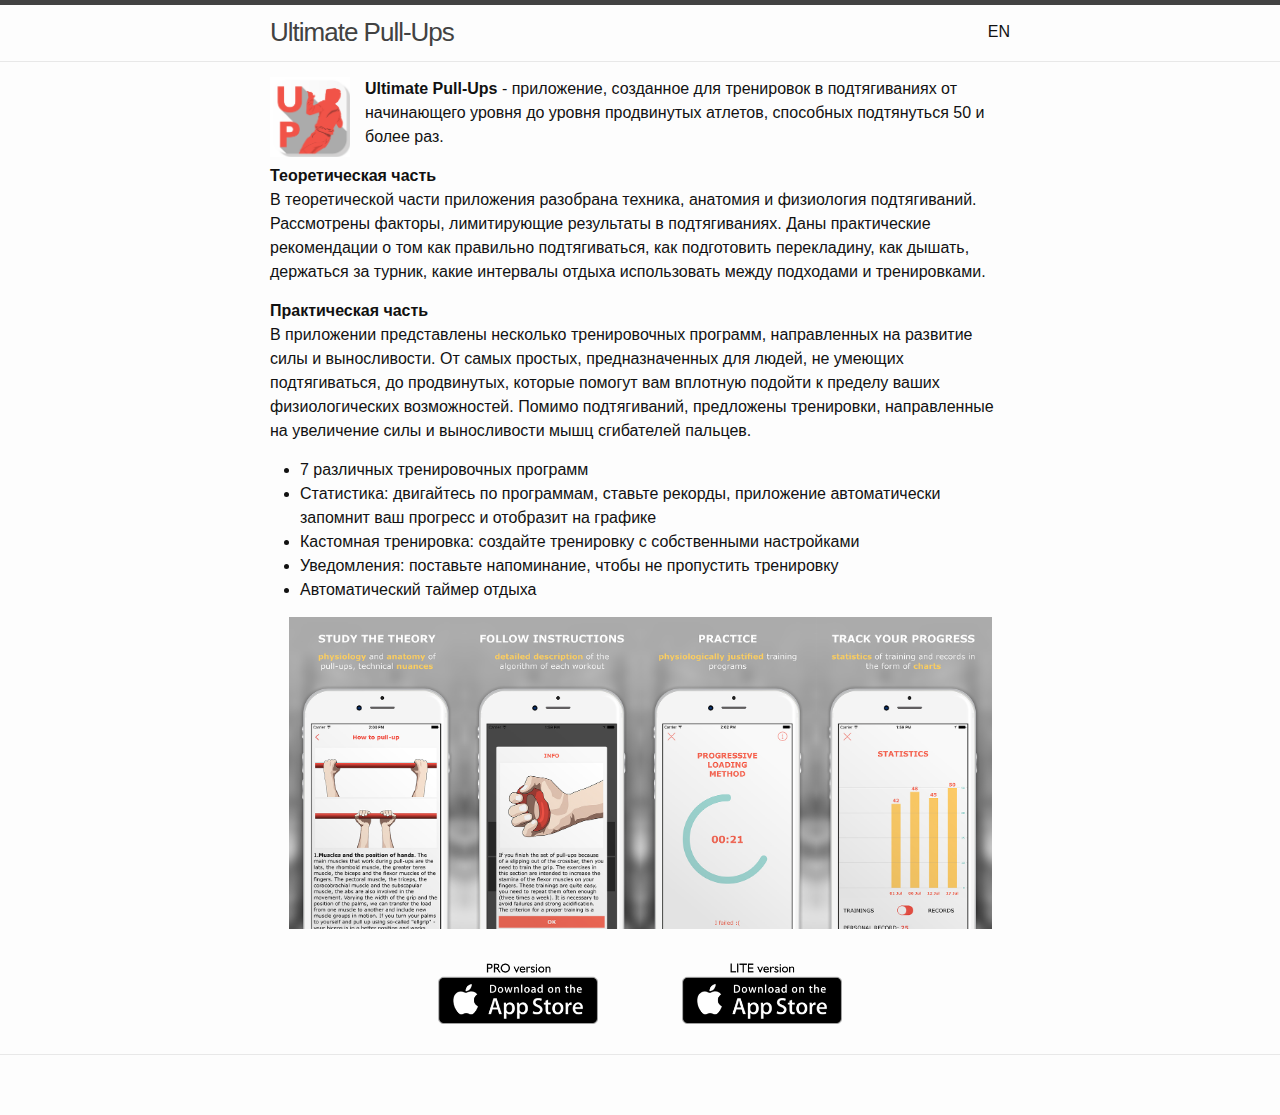
==== index.html @ ab688263 "first commit" ====
<!DOCTYPE html>
<html lang="ru">

  <head>
  <meta charset="utf-8">
  <meta http-equiv="X-UA-Compatible" content="IE=edge">
  <meta name="viewport" content="width=device-width, initial-scale=1">

  <title>Ultimate Pull-Ups.</title>
  <meta name="description" content="!!!!!!!!!!!!!!!!!!!!!">

  <link rel="stylesheet" type="text/css" href="main.css">
  <link rel="canonical" href="http://localhost:4000/">
  <link rel="alternate" type="application/rss+xml" title="Thai Driver License" href="/feed.xml">
  
  
</head>


<body>
	<header class="site-header" role="banner">
    	<div class="wrapper">
     	 	<div class="site-title">Ultimate Pull-Ups</div>
              <nav class="site-nav">
        <input type="checkbox" id="nav-trigger" class="nav-trigger" />
        <label for="nav-trigger">
          <span class="menu-icon">
            <svg viewBox="0 0 18 15" width="18px" height="15px">
              <path fill="#424242" d="M18,1.484c0,0.82-0.665,1.484-1.484,1.484H1.484C0.665,2.969,0,2.304,0,1.484l0,0C0,0.665,0.665,0,1.484,0 h15.031C17.335,0,18,0.665,18,1.484L18,1.484z"/>
              <path fill="#424242" d="M18,7.516C18,8.335,17.335,9,16.516,9H1.484C0.665,9,0,8.335,0,7.516l0,0c0-0.82,0.665-1.484,1.484-1.484 h15.031C17.335,6.031,18,6.696,18,7.516L18,7.516z"/>
              <path fill="#424242" d="M18,13.516C18,14.335,17.335,15,16.516,15H1.484C0.665,15,0,14.335,0,13.516l0,0 c0-0.82,0.665-1.484,1.484-1.484h15.031C17.335,12.031,18,12.696,18,13.516L18,13.516z"/>
            </svg>
          </span>
        </label>

        <div class="trigger">
            <a class="page-link" href="en.html">EN</a> 
        </div>
      </nav>
  		</div>
  </header>


    <main class="page-content" aria-label="Content">
      <div class="wrapper">
        <article class="post" itemscope itemtype="http://schema.org/BlogPosting">

<div class="post-content" itemprop="articleBody">

<p><img src="assets/icon.png" alt="App icon" class="myicon" align="middle" /><strong>Ultimate Pull-Ups</strong> - приложение, созданное для тренировок в подтягиваниях от начинающего уровня до уровня продвинутых атлетов, способных подтянуться 50 и более раз.  </p>
<p><strong>Теоретическая часть</strong><br>
В теоретической части приложения разобрана техника, анатомия и физиология подтягиваний. Рассмотрены факторы, лимитирующие результаты в подтягиваниях. Даны практические рекомендации о том как правильно подтягиваться, как подготовить перекладину, как дышать, держаться за турник, какие интервалы отдыха использовать между подходами и тренировками.</p> 
<p><strong>Практическая часть</strong><br>
В приложении представлены несколько тренировочных программ, направленных на развитие силы и выносливости. От самых простых, предназначенных для людей, не умеющих подтягиваться, до продвинутых, которые помогут вам вплотную подойти к пределу ваших физиологических возможностей. Помимо подтягиваний, предложены тренировки, направленные на увеличение силы и выносливости мышц сгибателей пальцев.</p> 
<p>
	<ul>
		<li>7 различных тренировочных программ</li>
		<li>Статистика: двигайтесь по программам, ставьте рекорды, приложение автоматически запомнит ваш прогресс и отобразит на графике</li>
		<li>Кастомная тренировка: создайте тренировку с собственными настройками</li>
		<li>Уведомления: поставьте напоминание, чтобы не пропустить тренировку </li>
		<li>Автоматический таймер отдыха</li>
	</ul>
</p>
<p><img src="assets/screen.jpg" alt="App screens" class="mybigimg" /></p>


<div align="center">
  
  <a href="https://itunes.apple.com/ru/app/ultimate-pull-ups/id1255513253?mt=8"><img class="mybadge" alt="Download on the App Store: PRO Version" src="assets/pro.png"/></a>
  <a href="https://itunes.apple.com/ru/app/ultimate-pull-ups-lite/id1226376811?mt=8"><img class="mybadge" alt="Download on the App Store: LITE Version" src="assets/lite.png"/></a>

</div>



  </div>

  
</article>

      </div>
    </main>

    <footer class="site-footer">

</footer>


  </body>

</html>
---- main.css ----
/**
 * Reset some basic elements
 */
body, h1, h2, h3, h4, h5, h6,
p, blockquote, pre, hr,
dl, dd, ol, ul, figure {
  margin: 0;
  padding: 0; }

/**
 * Basic styling
 */
body {
  font: 400 16px/1.5 "Helvetica Neue", Helvetica, Arial, sans-serif;
  color: #111;
  background-color: #fdfdfd;
  -webkit-text-size-adjust: 100%;
  -webkit-font-feature-settings: "kern" 1;
  -moz-font-feature-settings: "kern" 1;
  -o-font-feature-settings: "kern" 1;
  font-feature-settings: "kern" 1;
  font-kerning: normal; }

/**
 * Set `margin-bottom` to maintain vertical rhythm
 */
h1, h2, h3, h4, h5, h6,
p, blockquote, pre,
ul, ol, dl, figure,
.highlight {
  margin-bottom: 15px; }


/**
 * Images
 */
img {
  max-width: 100%;
  vertical-align: middle; }

.myicon {
  float: left;
  display: block;
  margin-left: auto;
  margin-right: auto;
  height: 80px;
  width: 80px;
  margin-right: 15px;
}

.mybigimg {
  margin-top: 15px;
  width: 95%;
  height: auto;
  display: block;
  margin-left: auto;
  margin-right: auto;
}

.mybadge {
  height: 65px;
  margin-left: 40px;
  margin-right: 40px;
  margin-top: 15px;
}



/**
 * Figures
 */
figure > img {
  display: block; }

figcaption {
  font-size: 14px; }

/**
 * Lists
 */
ul, ol {
  margin-left: 30px; }

li > ul,
li > ol {
  margin-bottom: 0; }

/**
 * Headings
 */
h1, h2, h3, h4, h5, h6 {
  font-weight: 400; }

/**
 * Links
 */
a {
  color: #2a7ae2;
  text-decoration: none; }
  a:visited {
    color: #1756a9; }
  a:hover {
    color: #111;
    text-decoration: underline; }
  .social-media-list a:hover {
    text-decoration: none; }
    .social-media-list a:hover .username {
      text-decoration: underline; }

/**
 * Blockquotes
 */
blockquote {
  color: #828282;
  border-left: 4px solid #e8e8e8;
  padding-left: 15px;
  font-size: 18px;
  letter-spacing: -1px;
  font-style: italic; }
  blockquote > :last-child {
    margin-bottom: 0; }

/**
 * Code formatting
 */
pre,
code {
  font-size: 15px;
  border: 1px solid #e8e8e8;
  border-radius: 3px;
  background-color: #eef; }

code {
  padding: 1px 5px; }

pre {
  padding: 8px 12px;
  overflow-x: auto; }
  pre > code {
    border: 0;
    padding-right: 0;
    padding-left: 0; }

/**
 * Wrapper
 */
.wrapper {
  max-width: -webkit-calc(800px - (30px * 2));
  max-width: calc(800px - (30px * 2));
  margin-right: auto;
  margin-left: auto;
  padding-right: 30px;
  padding-left: 30px; }
  @media screen and (max-width: 800px) {
    .wrapper {
      max-width: -webkit-calc(800px - (30px));
      max-width: calc(800px - (30px));
      padding-right: 15px;
      padding-left: 15px; } }

/**
 * Clearfix
 */
.wrapper:after, .footer-col-wrapper:after {
  content: "";
  display: table;
  clear: both; }

/**
 * Icons
 */
.icon > svg {
  display: inline-block;
  vertical-align: middle; }
  .icon > svg path {
    fill: #828282; }

.social-media-list .icon {
  padding-right: 5px; }
.social-media-list li + li {
  padding-top: 5px; }

/**
 * Site header
 */
.site-header {
  border-top: 5px solid #424242;
  border-bottom: 1px solid #e8e8e8;
  min-height: 55.95px;
  position: relative; }

.site-title {
  font-size: 26px;
  font-weight: 300;
  line-height: 54px;
  letter-spacing: -1px;
  margin-bottom: 0;
  float: left; }
  .site-title, .site-title:visited {
    color: #424242; }

.site-nav {
  float: right;
  line-height: 54px; }
  .site-nav .nav-trigger {
    display: none; }
  .site-nav .menu-icon {
    display: none; }
  .site-nav .page-link {
    color: #111;
    line-height: 1.5; }
    .site-nav .page-link:not(:last-child) {
      margin-right: 20px; }
  @media screen and (max-width: 600px) {
    .site-nav {
      position: absolute;
      top: 9px;
      right: 15px;
      background-color: #fdfdfd;
      border: 1px solid #e8e8e8;
      border-radius: 5px;
      text-align: right; }
      .site-nav label[for="nav-trigger"] {
        display: block;
        float: right;
        width: 36px;
        height: 36px;
        z-index: 2;
        cursor: pointer; }
      .site-nav .menu-icon {
        display: block;
        float: right;
        width: 36px;
        height: 26px;
        line-height: 0;
        padding-top: 10px;
        text-align: center; }
        .site-nav .menu-icon > svg path {
          fill: #424242; }
      .site-nav input ~ .trigger {
        clear: both;
        display: none; }
      .site-nav input:checked ~ .trigger {
        display: block;
        padding-bottom: 5px; }
      .site-nav .page-link {
        display: block;
        padding: 5px 10px;
        margin-left: 20px; }
        .site-nav .page-link:not(:last-child) {
          margin-right: 0; } }

/**
 * Site footer
 */
.site-footer {
  border-top: 1px solid #e8e8e8;
  padding: 30px 0; }

.footer-heading {
  font-size: 18px;
  margin-bottom: 15px; }

.contact-list,
.social-media-list {
  list-style: none;
  margin-left: 0; }

.footer-col-wrapper {
  font-size: 15px;
  color: #828282;
  margin-left: -15px; }

.footer-col {
  float: left;
  margin-bottom: 15px;
  padding-left: 15px; }

.footer-col-1 {
  width: -webkit-calc(35% - (30px / 2));
  width: calc(35% - (30px / 2)); }

.footer-col-2 {
  width: -webkit-calc(20% - (30px / 2));
  width: calc(20% - (30px / 2)); }

.footer-col-3 {
  width: -webkit-calc(45% - (30px / 2));
  width: calc(45% - (30px / 2)); }

@media screen and (max-width: 800px) {
  .footer-col-1,
  .footer-col-2 {
    width: -webkit-calc(50% - (30px / 2));
    width: calc(50% - (30px / 2)); }

  .footer-col-3 {
    width: -webkit-calc(100% - (30px / 2));
    width: calc(100% - (30px / 2)); } }
@media screen and (max-width: 600px) {
  .footer-col {
    float: none;
    width: -webkit-calc(100% - (30px / 2));
    width: calc(100% - (30px / 2)); } }
/**
 * Page content
 */
.page-content {
  padding-top: 15px;
  padding-bottom: 5px 0;
}

.page-heading {
  font-size: 20px; }

.post-list {
  margin-left: 0;
  list-style: none; }
  .post-list > li {
    margin-bottom: 30px; }

.post-meta {
  font-size: 14px;
  color: #828282; }

.post-link {
  display: block;
  font-size: 24px; }

/**
 * Posts
 */
.post-header {
  margin-bottom: 30px; }

.post-title {
  font-size: 42px;
  letter-spacing: -1px;
  line-height: 1; }
  @media screen and (max-width: 800px) {
    .post-title {
      font-size: 36px; } }

.post-content {
  margin-bottom: 30px; }
  .post-content h2 {
    font-size: 32px; }
    @media screen and (max-width: 800px) {
      .post-content h2 {
        font-size: 28px; } }
  .post-content h3 {
    font-size: 26px; }
    @media screen and (max-width: 800px) {
      .post-content h3 {
        font-size: 22px; } }
  .post-content h4 {
    font-size: 20px; }
    @media screen and (max-width: 800px) {
      .post-content h4 {
        font-size: 18px; } }

/**
 * Syntax highlighting styles
 */
.highlight {
  background: #fff; }
  .highlighter-rouge .highlight {
    background: #eef; }
  .highlight .c {
    color: #998;
    font-style: italic; }
  .highlight .err {
    color: #a61717;
    background-color: #e3d2d2; }
  .highlight .k {
    font-weight: bold; }
  .highlight .o {
    font-weight: bold; }
  .highlight .cm {
    color: #998;
    font-style: italic; }
  .highlight .cp {
    color: #999;
    font-weight: bold; }
  .highlight .c1 {
    color: #998;
    font-style: italic; }
  .highlight .cs {
    color: #999;
    font-weight: bold;
    font-style: italic; }
  .highlight .gd {
    color: #000;
    background-color: #fdd; }
  .highlight .gd .x {
    color: #000;
    background-color: #faa; }
  .highlight .ge {
    font-style: italic; }
  .highlight .gr {
    color: #a00; }
  .highlight .gh {
    color: #999; }
  .highlight .gi {
    color: #000;
    background-color: #dfd; }
  .highlight .gi .x {
    color: #000;
    background-color: #afa; }
  .highlight .go {
    color: #888; }
  .highlight .gp {
    color: #555; }
  .highlight .gs {
    font-weight: bold; }
  .highlight .gu {
    color: #aaa; }
  .highlight .gt {
    color: #a00; }
  .highlight .kc {
    font-weight: bold; }
  .highlight .kd {
    font-weight: bold; }
  .highlight .kp {
    font-weight: bold; }
  .highlight .kr {
    font-weight: bold; }
  .highlight .kt {
    color: #458;
    font-weight: bold; }
  .highlight .m {
    color: #099; }
  .highlight .s {
    color: #d14; }
  .highlight .na {
    color: #008080; }
  .highlight .nb {
    color: #0086B3; }
  .highlight .nc {
    color: #458;
    font-weight: bold; }
  .highlight .no {
    color: #008080; }
  .highlight .ni {
    color: #800080; }
  .highlight .ne {
    color: #900;
    font-weight: bold; }
  .highlight .nf {
    color: #900;
    font-weight: bold; }
  .highlight .nn {
    color: #555; }
  .highlight .nt {
    color: #000080; }
  .highlight .nv {
    color: #008080; }
  .highlight .ow {
    font-weight: bold; }
  .highlight .w {
    color: #bbb; }
  .highlight .mf {
    color: #099; }
  .highlight .mh {
    color: #099; }
  .highlight .mi {
    color: #099; }
  .highlight .mo {
    color: #099; }
  .highlight .sb {
    color: #d14; }
  .highlight .sc {
    color: #d14; }
  .highlight .sd {
    color: #d14; }
  .highlight .s2 {
    color: #d14; }
  .highlight .se {
    color: #d14; }
  .highlight .sh {
    color: #d14; }
  .highlight .si {
    color: #d14; }
  .highlight .sx {
    color: #d14; }
  .highlight .sr {
    color: #009926; }
  .highlight .s1 {
    color: #d14; }
  .highlight .ss {
    color: #990073; }
  .highlight .bp {
    color: #999; }
  .highlight .vc {
    color: #008080; }
  .highlight .vg {
    color: #008080; }
  .highlight .vi {
    color: #008080; }
  .highlight .il {
    color: #099; }
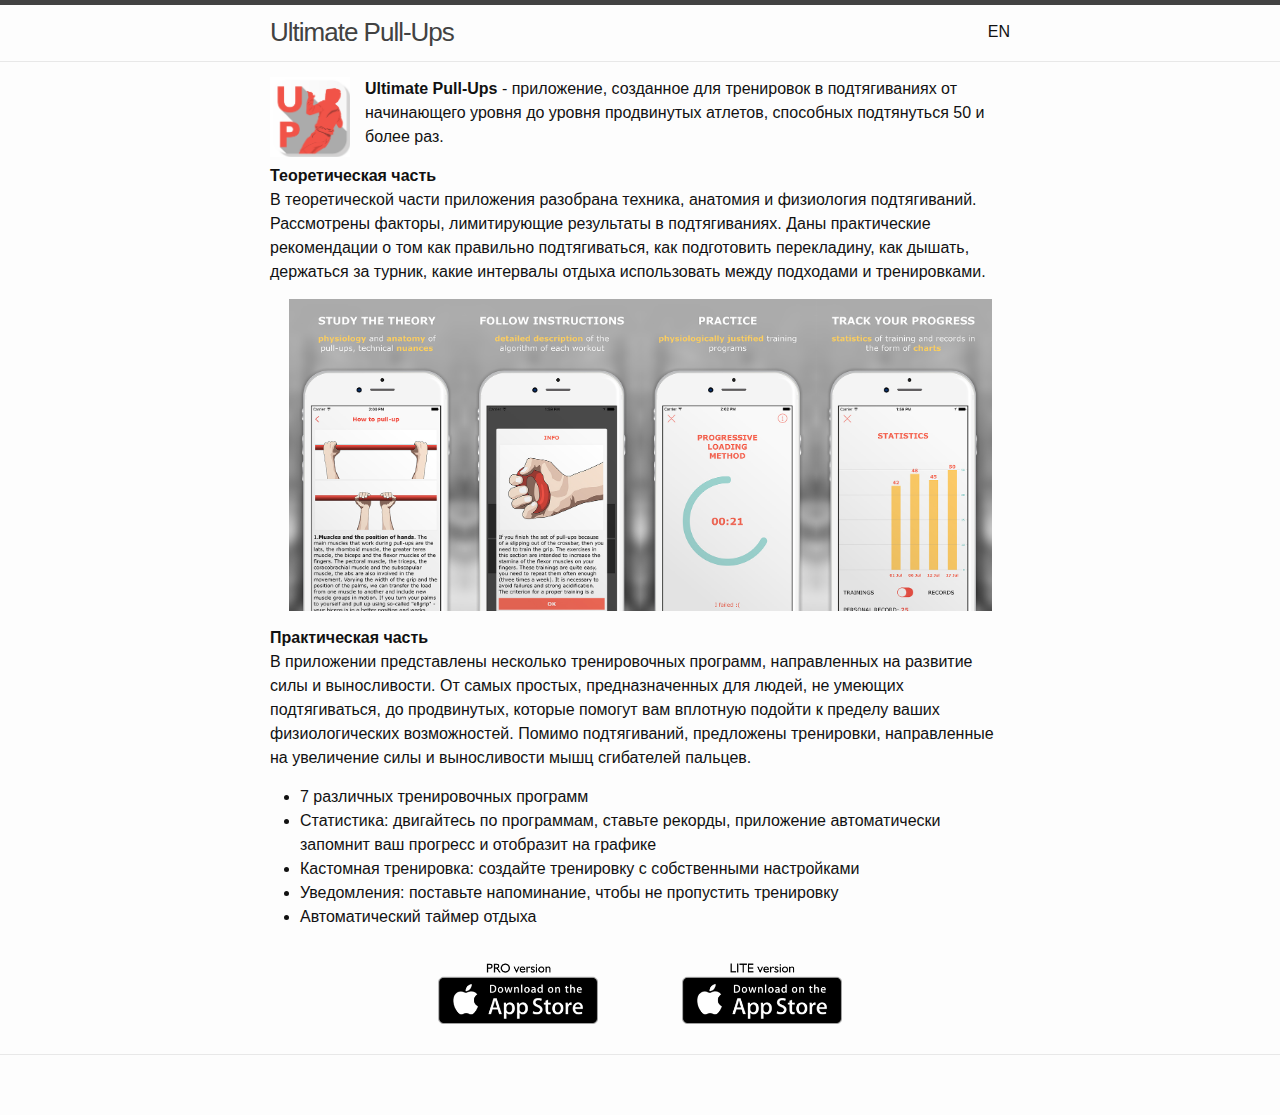
==== commit d9181363: "Мета" ====
--- a/index.html
+++ b/index.html
@@ -7,7 +7,7 @@
   <meta name="viewport" content="width=device-width, initial-scale=1">
 
   <title>Ultimate Pull-Ups.</title>
-  <meta name="description" content="!!!!!!!!!!!!!!!!!!!!!">
+  <meta name="description" content="Приложение, созданное для тренировок в подтягиваниях от начинающего уровня до уровня продвинутых атлетов, способных подтянуться 50 и более раз.">
 
   <link rel="stylesheet" type="text/css" href="main.css">
   <link rel="canonical" href="http://localhost:4000/">
@@ -47,9 +47,10 @@
 
 <div class="post-content" itemprop="articleBody">
 
-<p><img src="assets/icon.png" alt="App icon" class="myicon" align="middle" /><strong>Ultimate Pull-Ups</strong> - приложение, созданное для тренировок в подтягиваниях от начинающего уровня до уровня продвинутых атлетов, способных подтянуться 50 и более раз.  </p>
+<p><img src="assets/icon.png" alt="App icon" class="myicon" align="middle" /><strong>Ultimate Pull-Ups</strong> - приложение, созданное для тренировок в подтягиваниях от начинающего уровня до уровня продвинутых атлетов, способных подтянуться 50 и более раз.</p>
 <p><strong>Теоретическая часть</strong><br>
-В теоретической части приложения разобрана техника, анатомия и физиология подтягиваний. Рассмотрены факторы, лимитирующие результаты в подтягиваниях. Даны практические рекомендации о том как правильно подтягиваться, как подготовить перекладину, как дышать, держаться за турник, какие интервалы отдыха использовать между подходами и тренировками.</p> 
+В теоретической части приложения разобрана техника, анатомия и физиология подтягиваний. Рассмотрены факторы, лимитирующие результаты в подтягиваниях. Даны практические рекомендации о том как правильно подтягиваться, как подготовить перекладину, как дышать, держаться за турник, какие интервалы отдыха использовать между подходами и тренировками.</p>
+<p><img src="assets/screen.jpg" alt="App screens" class="mybigimg" /></p>
 <p><strong>Практическая часть</strong><br>
 В приложении представлены несколько тренировочных программ, направленных на развитие силы и выносливости. От самых простых, предназначенных для людей, не умеющих подтягиваться, до продвинутых, которые помогут вам вплотную подойти к пределу ваших физиологических возможностей. Помимо подтягиваний, предложены тренировки, направленные на увеличение силы и выносливости мышц сгибателей пальцев.</p> 
 <p>
@@ -61,7 +62,7 @@
 		<li>Автоматический таймер отдыха</li>
 	</ul>
 </p>
-<p><img src="assets/screen.jpg" alt="App screens" class="mybigimg" /></p>
+
 
 
 <div align="center">
